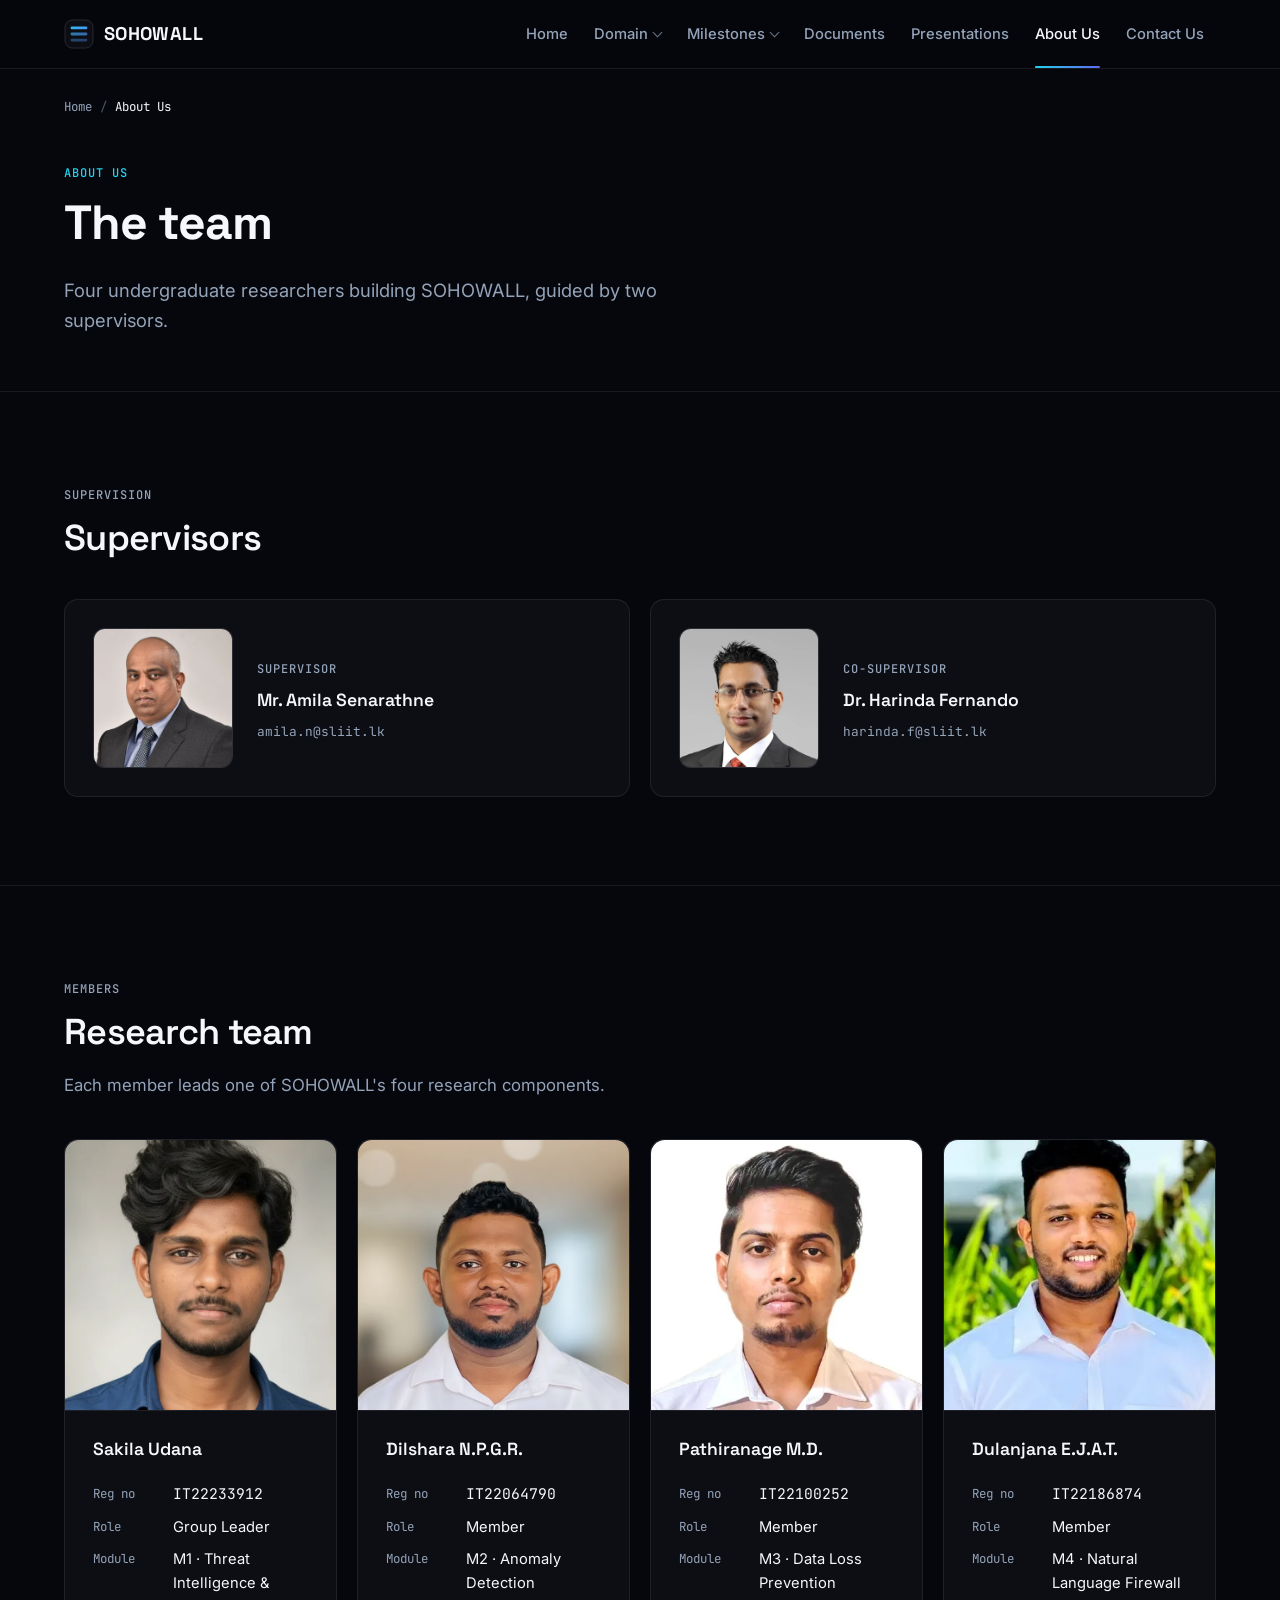
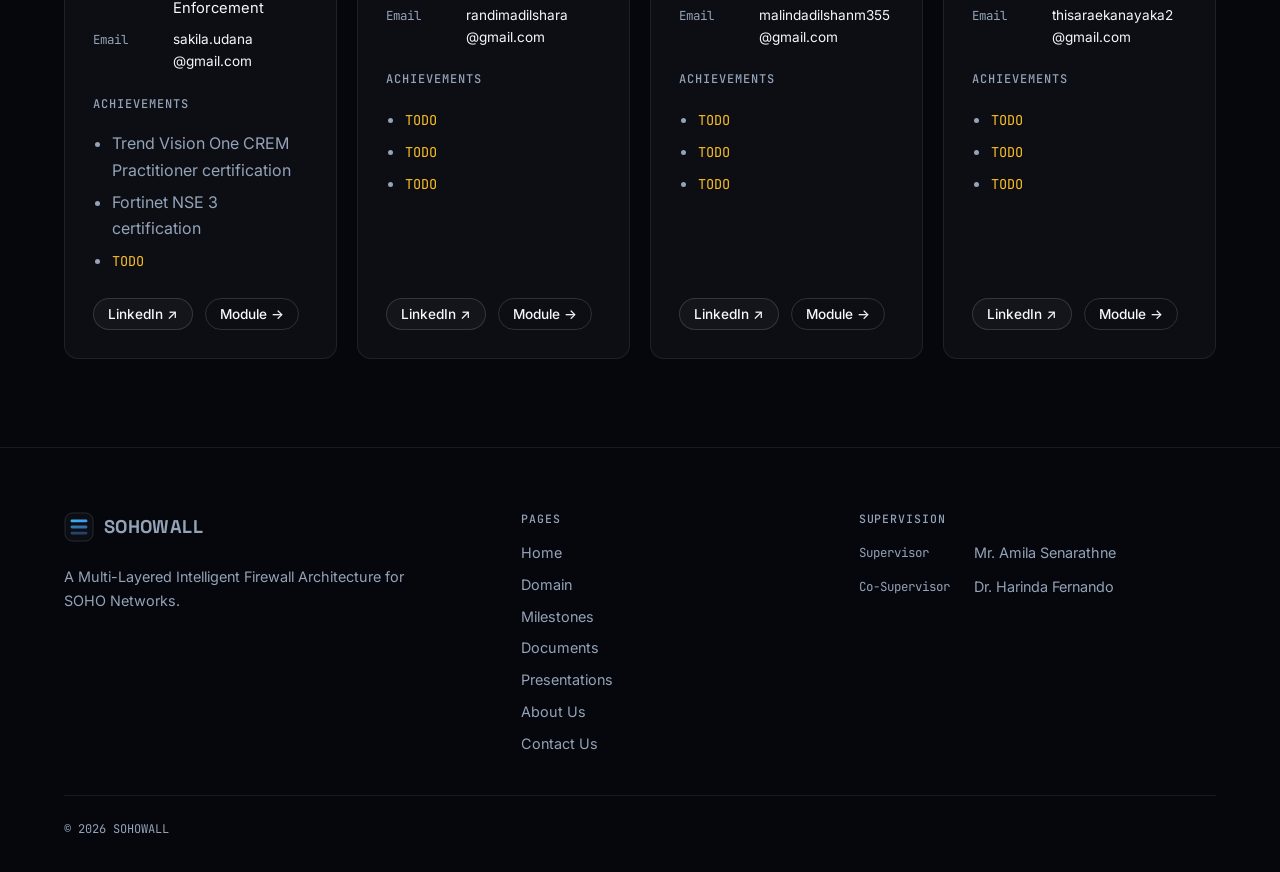
==== about.html @ 6a12a7f2 "Initial commit: SOHOWALL project website" ====
<!doctype html>
<html lang="en">
<head>
  <meta charset="utf-8">
  <meta name="viewport" content="width=device-width, initial-scale=1">
  <title>About Us · SOHOWALL</title>
  <meta name="description" content="The SOHOWALL research team and supervisors.">
  <meta name="theme-color" content="#05070D">
  <link rel="icon" href="assets/img/logo.svg" type="image/svg+xml">
  <link rel="preconnect" href="https://fonts.googleapis.com">
  <link rel="preconnect" href="https://fonts.gstatic.com" crossorigin>
  <link rel="stylesheet" href="https://fonts.googleapis.com/css2?family=Inter:wght@400;500;600&family=JetBrains+Mono:wght@400;500&family=Space+Grotesk:wght@500;600;700&display=swap">
  <link rel="stylesheet" href="assets/css/style.css">
</head>
<body>
  <a class="skip-link" href="#main">Skip to content</a>

  <header class="site-header">
    <div class="container site-header__inner">
      <a class="brand" href="index.html" aria-label="SOHOWALL home">
        <img src="assets/img/logo.svg" alt="" width="30" height="30">
        <span class="brand__name">SOHOWALL</span>
      </a>

      <nav class="nav" aria-label="Main">
        <ul class="nav__list">
          <li class="nav__item"><a class="nav__link" href="index.html">Home</a></li>
          <li class="nav__item nav__item--has-menu"><a class="nav__link" href="domain.html">Domain<span class="nav__caret" aria-hidden="true"></span></a><div class="nav__menu"><ul class="nav__menu-panel"><li><a class="nav__sublink" href="domain.html#literature-survey">Literature Survey</a></li><li><a class="nav__sublink" href="domain.html#research-gap">Research Gap</a></li><li><a class="nav__sublink" href="domain.html#research-problem">Research Problem</a></li><li><a class="nav__sublink" href="domain.html#objectives">Research Objectives</a></li><li><a class="nav__sublink" href="domain.html#methodology">Methodology</a></li><li><a class="nav__sublink" href="domain.html#technologies">Technologies Used</a></li><li><span class="nav__group">Modules</span></li><li><a class="nav__sublink" href="modules/m1.html">M1 · Threat Intelligence &amp; Enforcement</a></li><li><a class="nav__sublink" href="modules/m2.html">M2 · Anomaly Detection</a></li><li><a class="nav__sublink" href="modules/m3.html">M3 · Data Loss Prevention</a></li><li><a class="nav__sublink" href="modules/m4.html">M4 · Natural Language Firewall</a></li></ul></div></li>
          <li class="nav__item nav__item--has-menu"><a class="nav__link" href="milestones.html">Milestones<span class="nav__caret" aria-hidden="true"></span></a><div class="nav__menu"><ul class="nav__menu-panel"><li><a class="nav__sublink" href="milestones.html#proposal">Project Proposal</a></li><li><a class="nav__sublink" href="milestones.html#progress-1">Progress Presentation 1</a></li><li><a class="nav__sublink" href="milestones.html#progress-2">Progress Presentation 2</a></li><li><a class="nav__sublink" href="milestones.html#final-assessment">Final Assessment</a></li><li><a class="nav__sublink" href="milestones.html#summary">Summary table</a></li></ul></div></li>
          <li class="nav__item"><a class="nav__link" href="documents.html">Documents</a></li>
          <li class="nav__item"><a class="nav__link" href="presentations.html">Presentations</a></li>
          <li class="nav__item"><a class="nav__link is-active" href="about.html" aria-current="page">About Us</a></li>
          <li class="nav__item"><a class="nav__link" href="contact.html">Contact Us</a></li>
        </ul>
      </nav>

      <details class="mnav">
        <summary><span class="mnav__icon" aria-hidden="true"></span>Menu</summary>
        <nav class="mnav__panel" aria-label="Main (mobile)">
          <ul class="mnav__list">
          <li><a class="mnav__link" href="index.html">Home</a></li>
          <li><a class="mnav__link" href="domain.html">Domain</a><ul class="mnav__sub"><li><a href="domain.html#literature-survey">Literature Survey</a></li><li><a href="domain.html#research-gap">Research Gap</a></li><li><a href="domain.html#research-problem">Research Problem</a></li><li><a href="domain.html#objectives">Research Objectives</a></li><li><a href="domain.html#methodology">Methodology</a></li><li><a href="domain.html#technologies">Technologies Used</a></li><li><a href="modules/m1.html">M1 · Threat Intelligence &amp; Enforcement</a></li><li><a href="modules/m2.html">M2 · Anomaly Detection</a></li><li><a href="modules/m3.html">M3 · Data Loss Prevention</a></li><li><a href="modules/m4.html">M4 · Natural Language Firewall</a></li></ul></li>
          <li><a class="mnav__link" href="milestones.html">Milestones</a><ul class="mnav__sub"><li><a href="milestones.html#proposal">Project Proposal</a></li><li><a href="milestones.html#progress-1">Progress Presentation 1</a></li><li><a href="milestones.html#progress-2">Progress Presentation 2</a></li><li><a href="milestones.html#final-assessment">Final Assessment</a></li><li><a href="milestones.html#summary">Summary table</a></li></ul></li>
          <li><a class="mnav__link" href="documents.html">Documents</a></li>
          <li><a class="mnav__link" href="presentations.html">Presentations</a></li>
          <li><a class="mnav__link is-active" href="about.html" aria-current="page">About Us</a></li>
          <li><a class="mnav__link" href="contact.html">Contact Us</a></li>
          </ul>
        </nav>
      </details>
    </div>
  </header>

  <main id="main">
    <nav class="breadcrumb container" aria-label="Breadcrumb">
      <ol>
        <li><a href="index.html">Home</a></li><li><span aria-current="page">About Us</span></li>
      </ol>
    </nav>
    <section class="page-hero">
      <div class="container">
        <span class="label label--accent">About us</span>
        <h1>The team</h1>
        <p class="lead">Four undergraduate researchers building SOHOWALL, guided by two supervisors.</p>
      </div>
    </section>

    <section class="section">
      <div class="container">
        <div class="section__head">
          <span class="label">Supervision</span>
          <h2>Supervisors</h2>
        </div>
        <div class="grid grid--2">
          <div class="card person person--row">
            <div class="photo-sq"><img src="assets/img/team/amila-senarathne.webp" alt="Mr. Amila Senarathne" width="640" height="640" loading="lazy"></div>
            <div>
              <span class="label" style="margin-bottom:6px">Supervisor</span>
              <p class="person__name">Mr. Amila Senarathne</p>
              <a class="sup-email" href="mailto:amila.n@sliit.lk">amila.n@sliit.lk</a>
            </div>
          </div>
          <div class="card person person--row">
            <div class="photo-sq"><img src="assets/img/team/harinda-fernando.webp" alt="Dr. Harinda Fernando" width="640" height="640" loading="lazy"></div>
            <div>
              <span class="label" style="margin-bottom:6px">Co-Supervisor</span>
              <p class="person__name">Dr. Harinda Fernando</p>
              <a class="sup-email" href="mailto:harinda.f@sliit.lk">harinda.f@sliit.lk</a>
            </div>
          </div>
        </div>
      </div>
    </section>

    <section class="section">
      <div class="container">
        <div class="section__head">
          <span class="label">Members</span>
          <h2>Research team</h2>
          <p>Each member leads one of SOHOWALL's four research components.</p>
        </div>
        <div class="grid grid--4">
          <article class="card person member">
            <div class="card-media"><img src="assets/img/team/sakila-udana.webp" alt="Sakila Udana" width="640" height="640" loading="lazy"></div>
            <p class="person__name">Sakila Udana</p>
            <dl class="meta meta--compact" style="margin:14px 0 18px">
              <dt>Reg no</dt><dd class="mono">IT22233912</dd>
              <dt>Role</dt><dd>Group Leader</dd>
              <dt>Module</dt><dd>M1 · Threat Intelligence &amp; Enforcement</dd>
              <dt>Email</dt><dd class="email"><a href="mailto:sakila.udana@gmail.com">sakila.udana<wbr>@gmail.com</a></dd>
            </dl>
            <span class="label">Achievements</span>
            <ul class="muted achievements">
              <li>Trend Vision One CREM Practitioner certification</li><li>Fortinet NSE 3 certification</li><li><span class="todo">TODO</span></li>
            </ul>
            <div class="link-row" style="margin-top:auto;padding-top:20px">
              <a class="btn btn--sm" href="https://www.linkedin.com/in/sakila-udana-68526235b" target="_blank" rel="noopener">LinkedIn ↗</a>
              <a class="btn btn--sm btn--ghost" href="modules/m1.html">Module →</a>
            </div>
          </article>
          <article class="card person member">
            <div class="card-media"><img src="assets/img/team/dilshara-n-p-g-r.webp" alt="Dilshara N.P.G.R." width="640" height="640" loading="lazy"></div>
            <p class="person__name">Dilshara N.P.G.R.</p>
            <dl class="meta meta--compact" style="margin:14px 0 18px">
              <dt>Reg no</dt><dd class="mono">IT22064790</dd>
              <dt>Role</dt><dd>Member</dd>
              <dt>Module</dt><dd>M2 · Anomaly Detection</dd>
              <dt>Email</dt><dd class="email"><a href="mailto:randimadilshara@gmail.com">randimadilshara<wbr>@gmail.com</a></dd>
            </dl>
            <span class="label">Achievements</span>
            <ul class="muted achievements">
              <li><span class="todo">TODO</span></li><li><span class="todo">TODO</span></li><li><span class="todo">TODO</span></li>
            </ul>
            <div class="link-row" style="margin-top:auto;padding-top:20px">
              <a class="btn btn--sm" href="https://lk.linkedin.com/in/randima-dilshara-2aa12b263" target="_blank" rel="noopener">LinkedIn ↗</a>
              <a class="btn btn--sm btn--ghost" href="modules/m2.html">Module →</a>
            </div>
          </article>
          <article class="card person member">
            <div class="card-media"><img src="assets/img/team/pathiranage-m-d.webp" alt="Pathiranage M.D." width="640" height="640" loading="lazy"></div>
            <p class="person__name">Pathiranage M.D.</p>
            <dl class="meta meta--compact" style="margin:14px 0 18px">
              <dt>Reg no</dt><dd class="mono">IT22100252</dd>
              <dt>Role</dt><dd>Member</dd>
              <dt>Module</dt><dd>M3 · Data Loss Prevention</dd>
              <dt>Email</dt><dd class="email"><a href="mailto:malindadilshanm355@gmail.com">malindadilshanm355<wbr>@gmail.com</a></dd>
            </dl>
            <span class="label">Achievements</span>
            <ul class="muted achievements">
              <li><span class="todo">TODO</span></li><li><span class="todo">TODO</span></li><li><span class="todo">TODO</span></li>
            </ul>
            <div class="link-row" style="margin-top:auto;padding-top:20px">
              <a class="btn btn--sm" href="https://www.linkedin.com/in/malinda-pathiranage-a3a7b2350/" target="_blank" rel="noopener">LinkedIn ↗</a>
              <a class="btn btn--sm btn--ghost" href="modules/m3.html">Module →</a>
            </div>
          </article>
          <article class="card person member">
            <div class="card-media"><img src="assets/img/team/dulanjana-e-j-a-t.webp" alt="Dulanjana E.J.A.T." width="640" height="640" loading="lazy"></div>
            <p class="person__name">Dulanjana E.J.A.T.</p>
            <dl class="meta meta--compact" style="margin:14px 0 18px">
              <dt>Reg no</dt><dd class="mono">IT22186874</dd>
              <dt>Role</dt><dd>Member</dd>
              <dt>Module</dt><dd>M4 · Natural Language Firewall</dd>
              <dt>Email</dt><dd class="email"><a href="mailto:thisaraekanayaka2@gmail.com">thisaraekanayaka2<wbr>@gmail.com</a></dd>
            </dl>
            <span class="label">Achievements</span>
            <ul class="muted achievements">
              <li><span class="todo">TODO</span></li><li><span class="todo">TODO</span></li><li><span class="todo">TODO</span></li>
            </ul>
            <div class="link-row" style="margin-top:auto;padding-top:20px">
              <a class="btn btn--sm" href="https://www.linkedin.com/in/tekanayaka" target="_blank" rel="noopener">LinkedIn ↗</a>
              <a class="btn btn--sm btn--ghost" href="modules/m4.html">Module →</a>
            </div>
          </article>
        </div>
      </div>
    </section>
  </main>

  <footer class="site-footer">
    <div class="container">
      <div class="site-footer__grid">
        <div>
          <a class="brand" href="index.html" aria-label="SOHOWALL home">
            <img src="assets/img/logo.svg" alt="" width="30" height="30">
            <span class="brand__name">SOHOWALL</span>
          </a>
          <p style="margin-top:16px">A Multi-Layered Intelligent Firewall Architecture for SOHO Networks.</p>
        </div>
        <div>
          <h2>Pages</h2>
          <ul>
            <li><a href="index.html">Home</a></li>
            <li><a href="domain.html">Domain</a></li>
            <li><a href="milestones.html">Milestones</a></li>
            <li><a href="documents.html">Documents</a></li>
            <li><a href="presentations.html">Presentations</a></li>
            <li><a href="about.html">About Us</a></li>
            <li><a href="contact.html">Contact Us</a></li>
          </ul>
        </div>
        <div>
          <h2>Supervision</h2>
          <dl class="meta">
            <dt>Supervisor</dt><dd>Mr. Amila Senarathne</dd>
            <dt>Co-Supervisor</dt><dd>Dr. Harinda Fernando</dd>
          </dl>
        </div>
      </div>
      <div class="site-footer__bottom">
        <span>&copy; 2026 SOHOWALL</span>
      </div>
    </div>
  </footer>
</body>
</html>
---- assets/css/style.css ----
/* ==========================================================================
   SOHOWALL
   Single stylesheet for the whole site. Dark only. No JavaScript.
   ========================================================================== */

/* ---------- Tokens ---------- */
:root {
  --bg: #05070D;
  --bg-raised: #0C0E14;            /* opaque equivalent of a card on --bg */
  --card: rgba(255, 255, 255, 0.03);
  --card-hover: rgba(255, 255, 255, 0.05);
  --border: rgba(255, 255, 255, 0.08);
  --border-strong: rgba(255, 255, 255, 0.14);
  --text: #F5F7FA;
  --muted: #94A3B8;
  --cyan: #22D3EE;
  --indigo: #6366F1;
  --accent: linear-gradient(135deg, var(--cyan), var(--indigo));

  --font-head: "Space Grotesk", system-ui, sans-serif;
  --font-body: "Inter", system-ui, -apple-system, "Segoe UI", sans-serif;
  --font-mono: "JetBrains Mono", ui-monospace, "Cascadia Code", Consolas, monospace;

  --max: 1200px;
  --gutter: 24px;
  --radius: 14px;
  --radius-sm: 8px;
  --header-h: 68px;

  color-scheme: dark;
}

/* ---------- Base ---------- */
*,
*::before,
*::after { box-sizing: border-box; }

html { scroll-behavior: smooth; scroll-padding-top: calc(var(--header-h) + 16px); }

body {
  margin: 0;
  background: var(--bg);
  color: var(--text);
  font-family: var(--font-body);
  font-size: 16px;
  line-height: 1.65;
  -webkit-font-smoothing: antialiased;
  text-rendering: optimizeLegibility;
}

h1, h2, h3, h4 {
  font-family: var(--font-head);
  font-weight: 600;
  line-height: 1.15;
  letter-spacing: -0.02em;
  margin: 0 0 0.5em;
}
h1 { font-size: clamp(2.25rem, 5vw, 3.75rem); font-weight: 700; }
h2 { font-size: clamp(1.6rem, 3vw, 2.25rem); }
h3 { font-size: 1.2rem; }
h4 { font-size: 1rem; }

p { margin: 0 0 1em; }
p:last-child { margin-bottom: 0; }

a { color: var(--text); text-decoration-color: rgba(34, 211, 238, 0.5); text-underline-offset: 3px; }
a:hover { color: var(--cyan); }

img, svg { max-width: 100%; height: auto; display: block; }

ul, ol { margin: 0 0 1em; padding-left: 1.2em; }
li + li { margin-top: 0.35em; }

code, pre, kbd { font-family: var(--font-mono); font-size: 0.875em; }

:focus-visible { outline: 2px solid var(--cyan); outline-offset: 3px; border-radius: 4px; }

::selection { background: rgba(99, 102, 241, 0.4); }

.sr-only {
  position: absolute; width: 1px; height: 1px; padding: 0; margin: -1px;
  overflow: hidden; clip: rect(0 0 0 0); white-space: nowrap; border: 0;
}

.skip-link {
  position: absolute; left: 16px; top: -100px; z-index: 100;
  padding: 10px 16px; background: var(--bg-raised); border: 1px solid var(--border-strong);
  border-radius: var(--radius-sm); text-decoration: none;
}
.skip-link:focus { top: 12px; }

/* ---------- Layout ---------- */
.container {
  width: 100%;
  max-width: var(--max);
  margin: 0 auto;
  padding: 0 var(--gutter);
}

.section { padding: 88px 0; }
.section--tight { padding: 56px 0; }
.section + .section { border-top: 1px solid var(--border); }

.section__head { max-width: 720px; margin-bottom: 40px; }
.section__head p { color: var(--muted); font-size: 1.05rem; }

.stack > * + * { margin-top: 16px; }

/* Grid */
.grid { display: grid; gap: 20px; }
.grid > * { min-width: 0; }
.grid--2 { grid-template-columns: repeat(2, minmax(0, 1fr)); }
.grid--3 { grid-template-columns: repeat(3, minmax(0, 1fr)); }
.grid--4 { grid-template-columns: repeat(4, minmax(0, 1fr)); }
.grid--auto { grid-template-columns: repeat(auto-fit, minmax(260px, 1fr)); }
.span-2 { grid-column: span 2; }

/* ---------- Typography helpers ---------- */
.label {
  display: inline-block;
  font-family: var(--font-mono);
  font-size: 0.75rem;
  font-weight: 500;
  letter-spacing: 0.08em;
  text-transform: uppercase;
  color: var(--muted);
  margin-bottom: 12px;
}
.label--accent { color: var(--cyan); }

.lead { font-size: 1.15rem; color: var(--muted); max-width: 680px; }
.muted { color: var(--muted); }
.mono { font-family: var(--font-mono); }

.text-gradient {
  background: var(--accent);
  -webkit-background-clip: text;
  background-clip: text;
  color: transparent;
}

.todo {
  font-family: var(--font-mono);
  font-size: 0.85em;
  color: #FBBF24;
}

/* ---------- Card ---------- */
.card {
  position: relative;
  background: var(--card);
  border: 1px solid var(--border);
  border-radius: var(--radius);
  padding: 28px;
  transition: border-color 0.2s ease, background-color 0.2s ease;
}
.card > :last-child { margin-bottom: 0; }
.card h3 { margin-bottom: 0.4em; }
.card p { color: var(--muted); }

.card--link { display: block; text-decoration: none; color: inherit; }
.card--link:hover { border-color: var(--border-strong); background: var(--card-hover); color: inherit; }
.card--link .card__more { color: var(--text); }
.card--link:hover .card__more { color: var(--cyan); }

.card__more {
  display: inline-block;
  margin-top: 16px;
  font-family: var(--font-mono);
  font-size: 0.8rem;
}

.card__top {
  display: flex;
  align-items: center;
  justify-content: space-between;
  gap: 12px;
  margin-bottom: 16px;
}

/* Feature card: 1px gradient border, for project-level content only (never a single module) */
.card--feature {
  background:
    linear-gradient(var(--bg-raised), var(--bg-raised)) padding-box,
    var(--accent) border-box;
  border: 1px solid transparent;
}
.card--feature::before {
  content: "";
  position: absolute;
  inset: 0;
  border-radius: inherit;
  background: radial-gradient(600px 240px at 0% 0%, rgba(34, 211, 238, 0.08), transparent 70%);
  pointer-events: none;
}
.card--feature.card--link:hover {
  background:
    linear-gradient(#10131B, #10131B) padding-box,
    var(--accent) border-box;
}

.card--flat { background: transparent; }

/* ---------- Buttons ---------- */
.btn {
  display: inline-flex;
  align-items: center;
  gap: 8px;
  padding: 11px 20px;
  border-radius: 999px;
  border: 1px solid var(--border-strong);
  background: var(--card);
  color: var(--text);
  font-family: var(--font-body);
  font-size: 0.95rem;
  font-weight: 500;
  line-height: 1.2;
  text-decoration: none;
  white-space: nowrap;
  transition: background-color 0.2s ease, border-color 0.2s ease, color 0.2s ease;
}
.btn:hover { background: var(--card-hover); border-color: rgba(255, 255, 255, 0.24); color: var(--text); }

.btn--primary {
  background: var(--accent);
  border-color: transparent;
  color: #05070D;
  font-weight: 600;
}
.btn--primary:hover { background: var(--accent); color: #05070D; filter: brightness(1.1); border-color: transparent; }

.btn--ghost { background: transparent; }

.btn--sm { padding: 7px 14px; font-size: 0.85rem; }

/* Missing links use href="#TODO" and read "Available soon" */
a[href="#TODO"] { cursor: default; }
.btn[href="#TODO"],
.btn[href="#TODO"]:hover {
  border-style: dashed;
  border-color: var(--border-strong);
  color: var(--muted);
  background: transparent;
}
.card--link[href="#TODO"]:hover { background: var(--card); border-color: var(--border); }
.card--link[href="#TODO"] .card__more,
.card--link[href="#TODO"]:hover .card__more { color: var(--muted); }

.link-row { display: flex; flex-wrap: wrap; align-items: center; gap: 12px; }
.link-row__note { font-family: var(--font-mono); font-size: 0.75rem; color: var(--muted); }

.btn-row { display: flex; flex-wrap: wrap; gap: 12px; margin-top: 32px; }

/* ---------- Badges ---------- */
.badge {
  display: inline-flex;
  align-items: center;
  gap: 6px;
  padding: 3px 10px;
  border-radius: 999px;
  border: 1px solid var(--border);
  background: var(--card);
  color: var(--muted);
  font-family: var(--font-mono);
  font-size: 0.72rem;
  font-weight: 500;
  letter-spacing: 0.04em;
  line-height: 1.6;
  white-space: nowrap;
}
.badge--todo { color: #FBBF24; border-color: rgba(251, 191, 36, 0.3); background: rgba(251, 191, 36, 0.06); }

.badge-list { display: flex; flex-wrap: wrap; gap: 8px; list-style: none; padding: 0; margin: 0; }
.badge-list li + li { margin-top: 0; }

/* ---------- Header ---------- */
.site-header {
  position: sticky;
  top: 0;
  z-index: 50;
  background: rgba(5, 7, 13, 0.82);
  -webkit-backdrop-filter: saturate(140%) blur(14px);
  backdrop-filter: saturate(140%) blur(14px);
  border-bottom: 1px solid var(--border);
}
.site-header__inner {
  display: flex;
  align-items: center;
  justify-content: space-between;
  gap: 24px;
  height: var(--header-h);
}

.brand {
  display: inline-flex;
  align-items: center;
  gap: 10px;
  text-decoration: none;
  color: var(--text);
  flex-shrink: 0;
}
.brand:hover { color: var(--text); }
.brand img { width: 30px; height: 30px; }
.brand__name {
  font-family: var(--font-head);
  font-weight: 700;
  font-size: 1.15rem;
  letter-spacing: 0.02em;
}

/* Desktop navigation */
.nav__list {
  display: flex;
  align-items: center;
  gap: 2px;
  list-style: none;
  margin: 0;
  padding: 0;
}
.nav__list > li + li { margin-top: 0; }
.nav__item { position: relative; }

.nav__link {
  position: relative;
  display: inline-flex;
  align-items: center;
  gap: 6px;
  padding: 8px 12px;
  border-radius: var(--radius-sm);
  color: var(--muted);
  font-size: 0.92rem;
  font-weight: 500;
  text-decoration: none;
  transition: color 0.2s ease, background-color 0.2s ease;
}
.nav__link:hover { color: var(--text); background: var(--card-hover); }

.nav__link.is-active { color: var(--text); }
.nav__link.is-active::after {
  content: "";
  position: absolute;
  left: 12px;
  right: 12px;
  bottom: -14px;
  height: 2px;
  border-radius: 2px;
  background: var(--accent);
}

.nav__caret {
  width: 7px;
  height: 7px;
  border-right: 1.5px solid currentColor;
  border-bottom: 1.5px solid currentColor;
  transform: translateY(-2px) rotate(45deg);
  opacity: 0.7;
  transition: transform 0.2s ease;
}

/* CSS-only drop-down: opens on hover and on keyboard focus inside */
.nav__menu {
  position: absolute;
  top: 100%;
  left: -8px;
  min-width: 240px;
  padding-top: 14px;            /* hover bridge between tab and panel */
  list-style: none;
  margin: 0;
  opacity: 0;
  visibility: hidden;
  transform: translateY(4px);
  transition: opacity 0.18s ease, transform 0.18s ease, visibility 0.18s;
}
.nav__menu-panel {
  padding: 8px;
  background: var(--bg-raised);
  border: 1px solid var(--border-strong);
  border-radius: 12px;
  box-shadow: 0 24px 48px rgba(0, 0, 0, 0.5);
  list-style: none;
  margin: 0;
}
.nav__menu-panel li + li { margin-top: 0; }

.nav__item--has-menu:hover > .nav__menu,
.nav__item--has-menu:focus-within > .nav__menu {
  opacity: 1;
  visibility: visible;
  transform: translateY(0);
}
.nav__item--has-menu:hover .nav__caret,
.nav__item--has-menu:focus-within .nav__caret { transform: translateY(1px) rotate(225deg); }

.nav__sublink {
  display: flex;
  align-items: center;
  justify-content: space-between;
  gap: 12px;
  padding: 8px 12px;
  border-radius: 6px;
  color: var(--muted);
  font-size: 0.9rem;
  text-decoration: none;
}
.nav__sublink:hover { background: var(--card-hover); color: var(--text); }
.nav__sublink.is-active { color: var(--text); }

.nav__group {
  display: block;
  margin: 8px 0 0;
  padding: 10px 12px 4px;
  border-top: 1px solid var(--border);
  font-family: var(--font-mono);
  font-size: 0.68rem;
  letter-spacing: 0.08em;
  text-transform: uppercase;
  color: var(--muted);
}

/* Mobile navigation (<details>) */
.mnav { display: none; }
.mnav > summary {
  list-style: none;
  display: inline-flex;
  align-items: center;
  gap: 10px;
  padding: 8px 14px;
  border: 1px solid var(--border-strong);
  border-radius: 999px;
  font-family: var(--font-mono);
  font-size: 0.8rem;
  cursor: pointer;
  user-select: none;
}
.mnav > summary::-webkit-details-marker { display: none; }
.mnav__icon,
.mnav__icon::before,
.mnav__icon::after {
  display: block;
  width: 14px;
  height: 1.5px;
  background: currentColor;
  border-radius: 2px;
  transition: transform 0.2s ease, opacity 0.2s ease;
}
.mnav__icon { position: relative; }
.mnav__icon::before,
.mnav__icon::after { content: ""; position: absolute; left: 0; }
.mnav__icon::before { top: -5px; }
.mnav__icon::after { top: 5px; }
.mnav[open] .mnav__icon { background: transparent; }
.mnav[open] .mnav__icon::before { transform: translateY(5px) rotate(45deg); }
.mnav[open] .mnav__icon::after { transform: translateY(-5px) rotate(-45deg); }

.mnav__panel {
  position: absolute;
  left: 0;
  right: 0;
  top: 100%;
  max-height: calc(100vh - var(--header-h));
  overflow-y: auto;
  padding: 12px 16px 24px;
  background: var(--bg);
  border-bottom: 1px solid var(--border);
}
.mnav__list { list-style: none; margin: 0; padding: 0; }
.mnav__list li + li { margin-top: 0; }
.mnav__link {
  display: block;
  padding: 12px 4px;
  border-bottom: 1px solid var(--border);
  color: var(--muted);
  font-weight: 500;
  text-decoration: none;
}
.mnav__link.is-active { color: var(--text); box-shadow: inset 2px 0 0 var(--cyan); padding-left: 12px; }
.mnav__sub { list-style: none; margin: 0; padding: 4px 0 8px 16px; border-bottom: 1px solid var(--border); }
.mnav__sub li + li { margin-top: 0; }
.mnav__sub a {
  display: block;
  padding: 6px 4px;
  color: var(--muted);
  font-size: 0.9rem;
  text-decoration: none;
}
.mnav__sub a:hover,
.mnav__link:hover { color: var(--text); }

/* ---------- Breadcrumb ---------- */
.breadcrumb { padding-top: 28px; }
.breadcrumb ol {
  display: flex;
  flex-wrap: wrap;
  align-items: center;
  gap: 8px;
  list-style: none;
  margin: 0;
  padding: 0;
  font-family: var(--font-mono);
  font-size: 0.78rem;
  color: var(--muted);
}
.breadcrumb li + li { margin-top: 0; }
.breadcrumb li + li::before { content: "/"; margin-right: 8px; opacity: 0.5; }
.breadcrumb a { color: var(--muted); text-decoration: none; }
.breadcrumb a:hover { color: var(--text); }
.breadcrumb [aria-current="page"] { color: var(--text); }

/* ---------- Hero ---------- */
.hero {
  position: relative;
  padding: 120px 0 104px;
  overflow: hidden;
}
.hero::before {
  content: "";
  position: absolute;
  inset: -20% -10% auto auto;
  width: 720px;
  height: 720px;
  background: radial-gradient(closest-side, rgba(99, 102, 241, 0.14), transparent);
  pointer-events: none;
}
.hero__inner { position: relative; }
.hero h1 { margin-bottom: 0.25em; }
.hero__subtitle {
  font-family: var(--font-head);
  font-size: clamp(1.2rem, 2.4vw, 1.6rem);
  font-weight: 500;
  color: var(--text);
  max-width: 760px;
  margin-bottom: 20px;
}

.page-hero { padding: 40px 0 56px; border-bottom: 1px solid var(--border); }
.page-hero h1 { font-size: clamp(2rem, 4vw, 3rem); }
.page-hero .lead { margin-bottom: 0; }

/* ---------- Flow (M1 → M4) ---------- */
.flow {
  display: grid;
  grid-template-columns: 1fr auto 1fr auto 1fr;
  align-items: center;
  gap: 16px;
}
.flow__node { text-align: left; }
.flow__edge {
  font-family: var(--font-mono);
  font-size: 0.72rem;
  color: var(--muted);
  text-align: center;
}
.flow__edge::after {
  content: "";
  display: block;
  width: 64px;
  height: 1px;
  margin: 8px auto 0;
  background: var(--accent);
}

/* ---------- Definition list ---------- */
.meta {
  display: grid;
  grid-template-columns: max-content 1fr;
  gap: 10px 24px;
  margin: 0;
}
.meta dt { font-family: var(--font-mono); font-size: 0.78rem; color: var(--muted); padding-top: 2px; }
.meta dd { margin: 0; }

/* ---------- Timeline (Milestones) ---------- */
.timeline { list-style: none; margin: 0; padding: 0; position: relative; }
.timeline::before {
  content: "";
  position: absolute;
  left: 7px;
  top: 8px;
  bottom: 8px;
  width: 1px;
  background: var(--border-strong);
}
.timeline > li { position: relative; padding-left: 44px; }
.timeline > li + li { margin-top: 20px; }
.timeline > li::before {
  content: "";
  position: absolute;
  left: 0;
  top: 34px;
  width: 15px;
  height: 15px;
  border-radius: 50%;
  background: var(--bg);
  border: 1.5px solid var(--border-strong);
}
.timeline__head {
  display: flex;
  flex-wrap: wrap;
  align-items: baseline;
  justify-content: space-between;
  gap: 8px 16px;
  margin-bottom: 8px;
}
.timeline__head h3 { margin: 0; }

/* ---------- Table-like list (Documents) ---------- */
.doclist { list-style: none; margin: 0; padding: 0; }
.doclist li {
  display: flex;
  align-items: center;
  justify-content: space-between;
  gap: 16px;
  padding: 16px 0;
  border-top: 1px solid var(--border);
}
.doclist li + li { margin-top: 0; }
.doclist li:first-child { border-top: 0; padding-top: 0; }
.doclist li:last-child { padding-bottom: 0; }
.doclist__title { font-weight: 500; }
.doclist__meta { display: block; font-family: var(--font-mono); font-size: 0.75rem; color: var(--muted); }

/* ---------- Slide placeholder (Presentations) ---------- */
.thumb {
  aspect-ratio: 16 / 9;
  margin: -28px -28px 24px;
  border-bottom: 1px solid var(--border);
  border-radius: var(--radius) var(--radius) 0 0;
  background:
    linear-gradient(180deg, transparent, rgba(5, 7, 13, 0.6)),
    repeating-linear-gradient(90deg, rgba(255, 255, 255, 0.025) 0 1px, transparent 1px 48px),
    repeating-linear-gradient(0deg, rgba(255, 255, 255, 0.025) 0 1px, transparent 1px 48px),
    var(--bg-raised);
  display: flex;
  align-items: flex-end;
  padding: 16px 20px;
  overflow: hidden;
}
.thumb img { width: 100%; height: 100%; object-fit: cover; }

/* ---------- Documents ---------- */
.stack-lg > * + * { margin-top: 72px; }
.doc-group h2 { font-size: 1.5rem; margin-bottom: 20px; }
.doc { display: flex; flex-direction: column; }
.doc h3 { font-size: 1.05rem; }
.doc__meta { font-family: var(--font-mono); font-size: 0.75rem; color: var(--muted); }
.doc .card__more { margin-top: auto; padding-top: 20px; }

.badge--pending { color: var(--muted); }
.badge--pending::before {
  content: "";
  width: 6px;
  height: 6px;
  border-radius: 50%;
  background: currentColor;
  opacity: 0.7;
}
.badge--done::before {
  content: "";
  width: 6px;
  height: 6px;
  border-radius: 50%;
  background: currentColor;
}

/* ---------- Presentations ---------- */
.thumb--slide {
  position: relative;
  flex-direction: column;
  align-items: flex-start;
  justify-content: center;
  gap: 6px;
  padding: 28px 32px;
  background:
    radial-gradient(420px 200px at 100% 0%, rgba(99, 102, 241, 0.16), transparent 70%),
    repeating-linear-gradient(90deg, rgba(255, 255, 255, 0.025) 0 1px, transparent 1px 48px),
    repeating-linear-gradient(0deg, rgba(255, 255, 255, 0.025) 0 1px, transparent 1px 48px),
    var(--bg-raised);
}
.thumb--slide::after {
  content: "";
  position: absolute;
  left: 32px;
  bottom: 24px;
  width: 48px;
  height: 2px;
  border-radius: 2px;
  background: var(--accent);
}
.thumb__eyebrow {
  font-family: var(--font-mono);
  font-size: 0.66rem;
  letter-spacing: 0.08em;
  text-transform: uppercase;
  color: var(--muted);
}
.thumb__title {
  font-family: var(--font-head);
  font-size: clamp(1.4rem, 3vw, 2rem);
  font-weight: 700;
  letter-spacing: -0.02em;
  line-height: 1.1;
}
.thumb__sub { font-size: 0.9rem; color: var(--muted); }

.video {
  position: relative;
  aspect-ratio: 16 / 9;
  border: 1px solid var(--border);
  border-radius: var(--radius);
  overflow: hidden;
  background: var(--bg-raised);
}
.video iframe { position: absolute; inset: 0; width: 100%; height: 100%; border: 0; }
.video__placeholder {
  position: absolute;
  inset: 0;
  display: flex;
  flex-direction: column;
  align-items: center;
  justify-content: center;
  gap: 12px;
  text-align: center;
  background:
    radial-gradient(500px 260px at 50% 50%, rgba(34, 211, 238, 0.06), transparent 70%),
    repeating-linear-gradient(90deg, rgba(255, 255, 255, 0.02) 0 1px, transparent 1px 56px),
    repeating-linear-gradient(0deg, rgba(255, 255, 255, 0.02) 0 1px, transparent 1px 56px);
}
.video__play { width: 64px; height: 64px; color: var(--text); margin-bottom: 8px; }

/* ---------- People (About) ---------- */
.person { display: flex; flex-direction: column; gap: 4px; }
.avatar {
  width: 64px;
  height: 64px;
  margin-bottom: 16px;
  border-radius: 50%;
  border: 1px solid var(--border-strong);
  background: var(--bg-raised);
  display: grid;
  place-items: center;
  font-family: var(--font-head);
  font-weight: 600;
  font-size: 1.1rem;
  color: var(--text);
  overflow: hidden;
}
.avatar img { width: 100%; height: 100%; object-fit: cover; }
.person__name,
.card .person__name { font-family: var(--font-head); font-size: 1.1rem; font-weight: 600; margin: 0; color: var(--text); }
.person__id { font-family: var(--font-mono); font-size: 0.78rem; color: var(--muted); }

.avatar--lg { width: 88px; height: 88px; font-size: 1.4rem; }
.person--row { flex-direction: row; align-items: center; gap: 24px; }
.person--row .avatar { margin-bottom: 0; flex-shrink: 0; }
.meta--compact { grid-template-columns: 72px 1fr; gap: 8px 16px; font-size: 0.92rem; }
.achievements { margin: 0; }

/* ---------- About: square photos ---------- */
/* Member cards open with a full-width square photo */
.card-media {
  margin: -28px -28px 20px;
  aspect-ratio: 1 / 1;
  overflow: hidden;
  border-radius: var(--radius) var(--radius) 0 0;
  border-bottom: 1px solid var(--border);
  background: var(--bg-raised);
}
/* Supervisor cards: square photo beside the name */
.photo-sq {
  width: 140px;
  height: 140px;
  flex-shrink: 0;
  overflow: hidden;
  border-radius: 12px;
  border: 1px solid var(--border-strong);
  background: var(--bg-raised);
}
.card-media img,
.photo-sq img { width: 100%; height: 100%; object-fit: cover; display: block; }
.card-media.is-initials,
.photo-sq.is-initials {
  display: grid;
  place-items: center;
  font-family: var(--font-head);
  font-weight: 600;
  font-size: 2.5rem;
  color: var(--muted);
}
.photo-sq.is-initials { font-size: 1.6rem; }
.member .meta--compact { grid-template-columns: 64px 1fr; }
.member .email { font-size: 0.85rem; overflow-wrap: break-word; }
.member .email a,
.doclist__link { color: var(--text); text-decoration: none; }
.member .email a:hover,
.doclist__link:hover { color: var(--cyan); }
.doclist__link { font-family: var(--font-mono); font-size: 0.8rem; overflow-wrap: anywhere; }

/* ---------- Contact: e-mail template ---------- */
.mail__row {
  display: flex;
  flex-wrap: wrap;
  gap: 8px 16px;
  padding-bottom: 16px;
  border-bottom: 1px solid var(--border);
}
.mail__key { font-family: var(--font-mono); font-size: 0.78rem; color: var(--muted); padding-top: 2px; min-width: 64px; }
.mail__body {
  margin: 0 0 24px;
  padding: 20px 0 0;
  font-family: var(--font-body);
  font-size: 0.95rem;
  line-height: 1.7;
  color: var(--muted);
  white-space: pre-wrap;
}

/* ---------- Module pages ---------- */
.back-link {
  font-family: var(--font-mono);
  font-size: 0.85rem;
  color: var(--muted);
  text-decoration: none;
}
.back-link:hover { color: var(--text); }

/* Numbered feature list: same layout whatever the number of features */
.featlist { list-style: none; margin: 0; padding: 0; }
.featlist li {
  display: grid;
  grid-template-columns: 48px 1fr;
  gap: 16px;
  padding: 20px 0;
  border-top: 1px solid var(--border);
}
.featlist li + li { margin-top: 0; }
.featlist li:first-child { border-top: 0; padding-top: 0; }
.featlist li:last-child { padding-bottom: 0; }
.featlist__num { font-family: var(--font-mono); font-size: 0.78rem; color: var(--muted); padding-top: 3px; }
.featlist h3 { font-size: 1.05rem; margin-bottom: 4px; }

.module-owner {
  margin: 16px 0 0;
  font-family: var(--font-mono);
  font-size: 0.8rem;
  color: var(--muted);
}

/* Domain: references and numbered objectives */
.ref-list {
  display: flex;
  flex-wrap: wrap;
  gap: 8px 20px;
  list-style: none;
  margin: 0;
  padding: 0;
  font-size: 0.9rem;
  color: var(--muted);
}
.ref-list li + li { margin-top: 0; }
.obj-list { margin: 12px 0 0; }
.obj-list li::marker { font-family: var(--font-mono); font-size: 0.8em; }

/* About: supervisor email */
.sup-email {
  display: inline-block;
  margin-top: 6px;
  font-family: var(--font-mono);
  font-size: 0.8rem;
  color: var(--muted);
  text-decoration: none;
}
.sup-email:hover { color: var(--cyan); }

/* ---------- Module page pager ---------- */
.pager {
  display: flex;
  justify-content: space-between;
  gap: 16px;
}
.pager > * { flex: 1; }
.pager .card { padding: 20px 24px; }
.pager .card--next { text-align: right; }

/* ---------- Footer ---------- */
.site-footer {
  margin-top: 0;
  padding: 64px 0 32px;
  border-top: 1px solid var(--border);
  font-size: 0.9rem;
}
.site-footer__grid {
  display: grid;
  grid-template-columns: 1.4fr 1fr 1.2fr;
  gap: 40px;
  padding-bottom: 40px;
}
.site-footer p { color: var(--muted); max-width: 360px; }
.site-footer h2 {
  font-family: var(--font-mono);
  font-size: 0.72rem;
  font-weight: 500;
  letter-spacing: 0.08em;
  text-transform: uppercase;
  color: var(--muted);
  margin-bottom: 16px;
}
.site-footer ul { list-style: none; margin: 0; padding: 0; }
.site-footer li + li { margin-top: 8px; }
.site-footer a { color: var(--muted); text-decoration: none; }
.site-footer a:hover { color: var(--text); }
.site-footer .meta dd { color: var(--muted); }
.site-footer__bottom {
  display: flex;
  flex-wrap: wrap;
  justify-content: space-between;
  gap: 12px;
  padding-top: 24px;
  border-top: 1px solid var(--border);
  font-family: var(--font-mono);
  font-size: 0.75rem;
  color: var(--muted);
}

/* ---------- In-page sub-menu ---------- */
html:has(.subnav) { scroll-padding-top: calc(var(--header-h) + 76px); }

.subnav {
  position: sticky;
  top: var(--header-h);
  z-index: 40;
  background: rgba(5, 7, 13, 0.86);
  -webkit-backdrop-filter: blur(14px);
  backdrop-filter: blur(14px);
  border-bottom: 1px solid var(--border);
}
.subnav__list {
  display: flex;
  gap: 6px;
  list-style: none;
  margin: 0;
  padding: 12px 0;
  overflow-x: auto;
  scrollbar-width: none;
}
.subnav__list::-webkit-scrollbar { display: none; }
.subnav__list li + li { margin-top: 0; }
.subnav__list a {
  display: inline-flex;
  align-items: center;
  gap: 8px;
  padding: 6px 14px;
  border: 1px solid var(--border);
  border-radius: 999px;
  color: var(--muted);
  font-size: 0.85rem;
  text-decoration: none;
  white-space: nowrap;
  transition: color 0.2s ease, border-color 0.2s ease, background-color 0.2s ease;
}
.subnav__list a span { font-family: var(--font-mono); font-size: 0.7rem; opacity: 0.7; }
.subnav__list a:hover { color: var(--text); border-color: var(--border-strong); background: var(--card-hover); }

/* The section reached from a link gets a quiet marker */
section:target .section__head .label { color: var(--cyan); }

/* ---------- Table ---------- */
.table-wrap { padding: 0; overflow-x: auto; }
.table { width: 100%; border-collapse: collapse; font-size: 0.92rem; }
.table th,
.table td { padding: 14px 20px; text-align: left; vertical-align: top; border-top: 1px solid var(--border); }
.table thead th {
  border-top: 0;
  font-family: var(--font-mono);
  font-size: 0.72rem;
  font-weight: 500;
  letter-spacing: 0.06em;
  text-transform: uppercase;
  color: var(--muted);
  white-space: nowrap;
}
.table td { color: var(--muted); }

.table tbody th { font-weight: 500; color: var(--text); white-space: nowrap; }
.table tbody th a { text-decoration: none; }

/* ---------- Status badges ---------- */
.badge--done { color: var(--cyan); border-color: rgba(34, 211, 238, 0.3); background: rgba(34, 211, 238, 0.06); }
.badge--upcoming { color: var(--text); border-color: var(--border-strong); }

/* ---------- Picker: CSS-only drop-down on <details> ---------- */
.picker { position: relative; display: inline-block; }
.picker > summary {
  list-style: none;
  display: inline-flex;
  align-items: center;
  gap: 14px;
  padding: 12px 18px;
  border: 1px solid var(--border-strong);
  border-radius: 12px;
  background: var(--card);
  font-weight: 500;
  cursor: pointer;
  user-select: none;
  transition: background-color 0.2s ease, border-color 0.2s ease;
}
.picker > summary::-webkit-details-marker { display: none; }
.picker > summary:hover { background: var(--card-hover); border-color: rgba(255, 255, 255, 0.24); }
.picker[open] > summary .nav__caret { transform: translateY(1px) rotate(225deg); }
.picker__panel {
  position: absolute;
  top: calc(100% + 8px);
  left: 0;
  z-index: 30;
  min-width: 100%;
  width: max-content;
  max-width: calc(100vw - 2 * var(--gutter));
  padding: 8px;
  background: var(--bg-raised);
  border: 1px solid var(--border-strong);
  border-radius: 12px;
  box-shadow: 0 24px 48px rgba(0, 0, 0, 0.5);
}
.picker__panel ol { list-style: none; margin: 0; padding: 0; }
.picker__panel li + li { margin-top: 0; }
.picker__panel a {
  display: flex;
  align-items: center;
  gap: 14px;
  padding: 10px 12px;
  border-radius: 8px;
  color: var(--muted);
  text-decoration: none;
}
.picker__panel a .mono { font-size: 0.72rem; opacity: 0.7; }
.picker__panel a:hover { background: var(--card-hover); color: var(--text); }

/* ---------- Figure ---------- */
.figure { margin: 0; }
.figure img {
  width: 100%;
  height: auto;
  border: 1px solid var(--border);
  border-radius: var(--radius);
  background: var(--bg-raised);
}
.figure figcaption { margin-top: 12px; font-size: 0.85rem; color: var(--muted); }

/* ---------- Home: hero split ---------- */
.hero--split {
  display: grid;
  grid-template-columns: minmax(0, 1.25fr) minmax(0, 1fr);
  gap: 48px;
  align-items: center;
}
.hero__art { width: 100%; max-width: 460px; justify-self: end; }

/* ---------- Home: pillars ---------- */
.icon {
  width: 28px;
  height: 28px;
  fill: none;
  stroke: var(--muted);
  stroke-width: 1.5;
  stroke-linecap: round;
  stroke-linejoin: round;
}
.card--feature .icon { stroke: var(--cyan); }
.pillar { display: flex; flex-direction: column; }
.pillar .card__more { margin-top: auto; padding-top: 16px; }

/* ---------- Home: parallel detection layers ---------- */
.parallel {
  margin-top: 48px;
  padding-top: 32px;
  border-top: 1px dashed var(--border-strong);
}

/* ---------- Grouped tech stack ---------- */
.stack-list { grid-template-columns: 120px 1fr; gap: 14px 20px; margin-top: 16px; }
.stack-list dt { padding-top: 5px; }

/* ---------- Screenshot placeholder (module pages) ---------- */
.shot { margin: 40px 0 0; }
.shot img { width: 100%; height: auto; border: 1px solid var(--border); border-radius: var(--radius); }
.shot figcaption { margin-top: 12px; font-size: 0.85rem; color: var(--muted); }
.shot__placeholder {
  aspect-ratio: 16 / 9;
  display: flex;
  flex-direction: column;
  align-items: center;
  justify-content: center;
  gap: 10px;
  border: 1px dashed var(--border-strong);
  border-radius: var(--radius);
  background:
    repeating-linear-gradient(90deg, rgba(255, 255, 255, 0.02) 0 1px, transparent 1px 56px),
    repeating-linear-gradient(0deg, rgba(255, 255, 255, 0.02) 0 1px, transparent 1px 56px),
    var(--bg-raised);
}

/* ---------- Home: research components ---------- */
/* Subgrid: badge, title, summary and link line up across the four cards */
.component {
  display: grid;
  grid-row: span 4;
  grid-template-rows: subgrid;
  row-gap: 0;
}
.component .card__top { margin-bottom: 12px; }
.component h3 { font-size: 1.05rem; margin-bottom: 14px; }
.component .card__more { margin-top: 0; padding-top: 16px; align-self: end; }

/* ---------- Home: how it works ---------- */
.steps {
  position: relative;
  display: grid;
  grid-template-columns: repeat(5, minmax(0, 1fr));
  gap: 20px;
  list-style: none;
  margin: 0;
  padding: 0;
  overflow: hidden;
}
.steps::before,
.steps::after {
  content: "";
  position: absolute;
  top: 19px;
  height: 1px;
}
.steps::before { left: 0; right: 0; background: var(--border-strong); }
.steps::after {
  left: -160px;
  width: 160px;
  background: linear-gradient(90deg, transparent, var(--cyan), transparent);
  animation: steps-run 6s linear infinite;
}
.steps--4 { grid-template-columns: repeat(4, minmax(0, 1fr)); }
@keyframes steps-run { to { left: 100%; } }

.steps > li + li { margin-top: 0; }
.steps__item { position: relative; }
.steps__num {
  position: relative;
  z-index: 1;
  display: inline-grid;
  place-items: center;
  width: 38px;
  height: 38px;
  margin-bottom: 18px;
  border-radius: 50%;
  border: 1px solid var(--border-strong);
  background: var(--bg);
  font-family: var(--font-mono);
  font-size: 0.75rem;
  color: var(--muted);
}
.steps__item h3 { font-size: 1.05rem; margin-bottom: 6px; }
.steps__item p { color: var(--muted); font-size: 0.92rem; margin-bottom: 12px; }

@media (max-width: 960px) {
  .hero--split { grid-template-columns: minmax(0, 1fr); }
  .hero__art { justify-self: start; max-width: 380px; }

  .steps { grid-template-columns: minmax(0, 1fr); gap: 28px; }
  .steps::before,
  .steps::after { top: 0; left: 19px; width: 1px; }
  .steps::before { bottom: 0; right: auto; height: auto; }
  .steps::after {
    top: -160px;
    height: 160px;
    background: linear-gradient(180deg, transparent, var(--cyan), transparent);
    animation-name: steps-run-y;
  }
  .steps__item { padding-left: 58px; }
  .steps__num { position: absolute; left: 0; top: -6px; }
}
@keyframes steps-run-y { to { top: 100%; } }

/* ---------- Responsive ---------- */
@media (max-width: 1040px) {
  .nav { display: none; }
  .mnav { display: block; }
}

@media (max-width: 960px) {
  .grid--4 { grid-template-columns: repeat(2, minmax(0, 1fr)); }
  .grid--3 { grid-template-columns: repeat(2, minmax(0, 1fr)); }
  .site-footer__grid { grid-template-columns: 1fr 1fr; }
  .site-footer__grid > :first-child { grid-column: 1 / -1; }
}

/* Two-column range: a lone last card in a 3-column grid takes the full row */
@media (min-width: 721px) and (max-width: 960px) {
  .grid--3:not(:has(> .span-2)) > :last-child:nth-child(odd),
  .grid--3:has(> .span-2:first-child) > :last-child:nth-child(even) { grid-column: 1 / -1; }
}

@media (max-width: 720px) {
  :root { --gutter: 16px; }
  .section { padding: 64px 0; }
  .hero { padding: 72px 0 64px; }
  .grid--2,
  .grid--3,
  .grid--4 { grid-template-columns: minmax(0, 1fr); }
  .span-2 { grid-column: auto; }
  .card { padding: 22px; }
  .thumb { margin: -22px -22px 20px; }
  .card-media { margin: -22px -22px 18px; }
  .photo-sq { width: 104px; height: 104px; }
  .flow { grid-template-columns: minmax(0, 1fr); }
  .flow__edge::after { width: 1px; height: 24px; }
  .doclist li { flex-direction: column; align-items: flex-start; }
  .pager { flex-direction: column; }
  .pager .card--next { text-align: left; }
  .site-footer__grid { grid-template-columns: 1fr; }
  .meta { grid-template-columns: 1fr; gap: 2px 0; }
  .meta dd { margin-bottom: 10px; }
}

@media (prefers-reduced-motion: reduce) {
  html { scroll-behavior: auto; }
  *, *::before, *::after { transition: none !important; animation: none !important; }
}
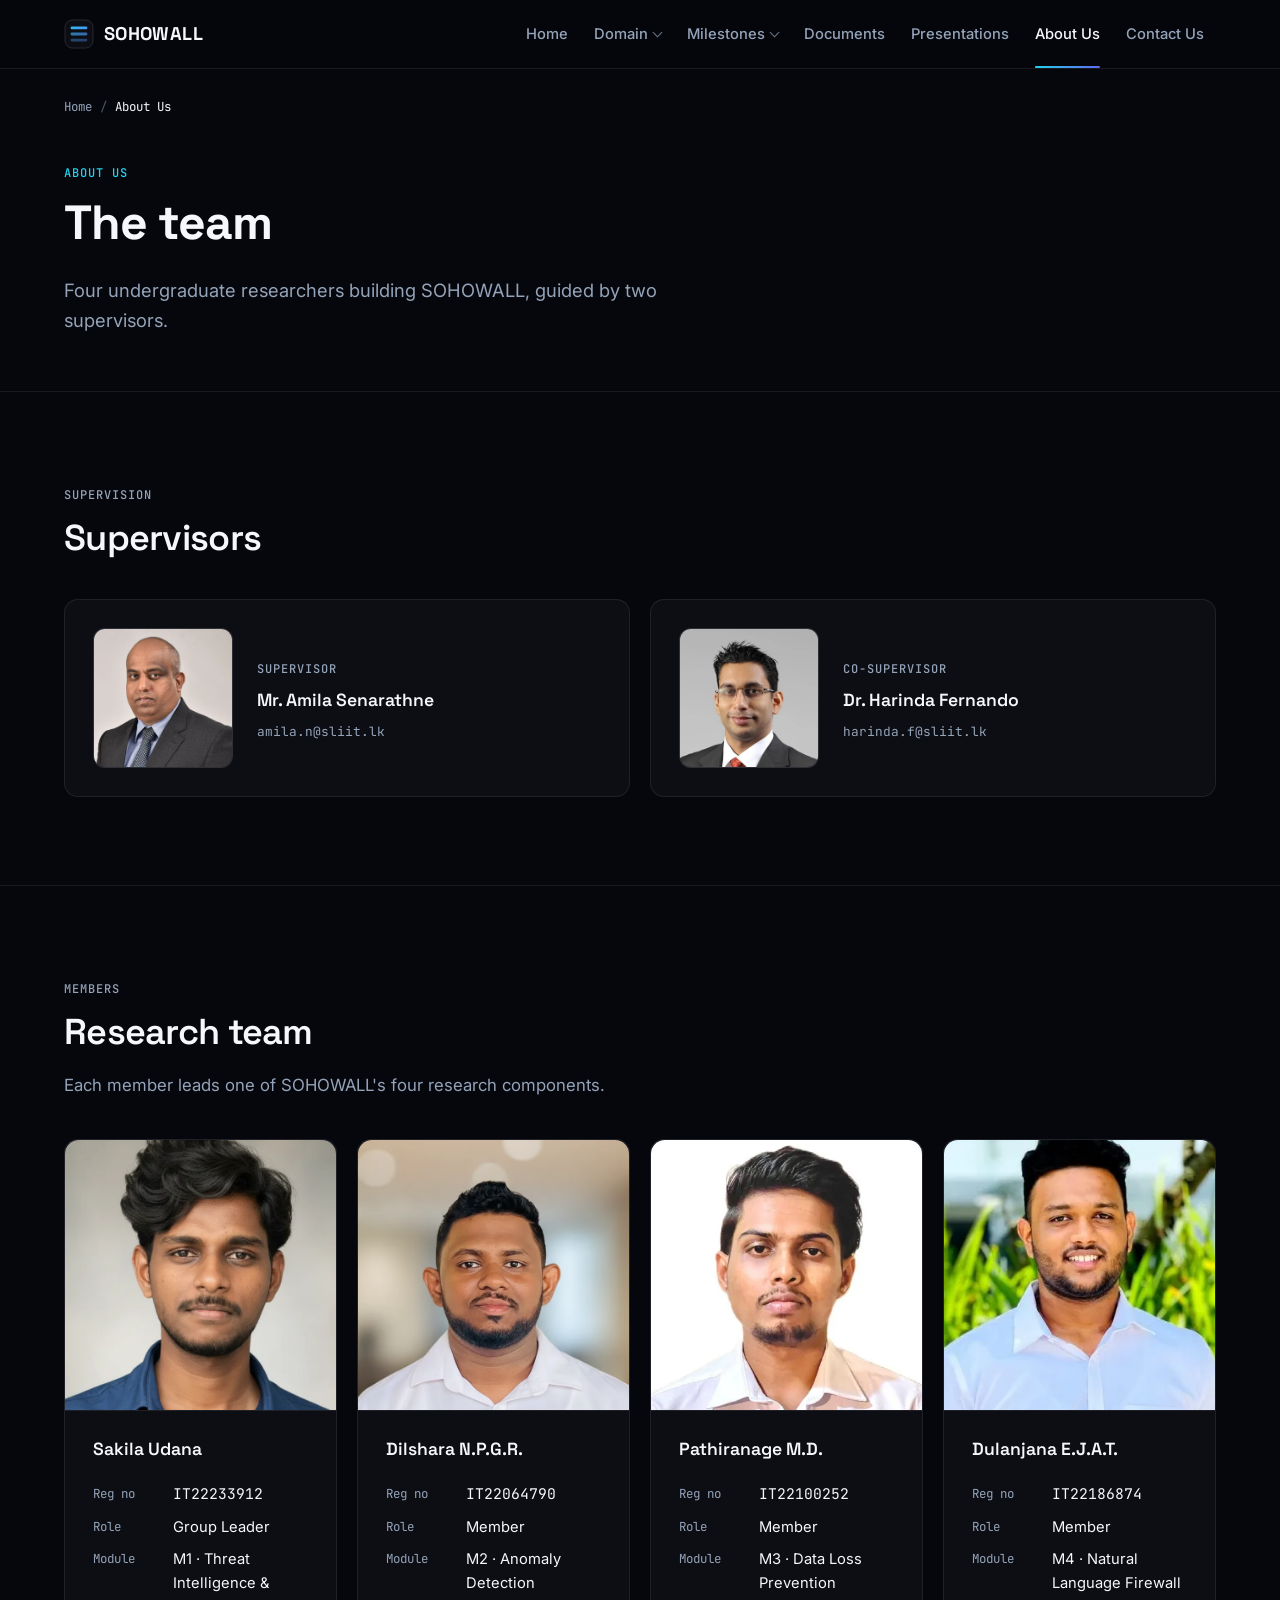
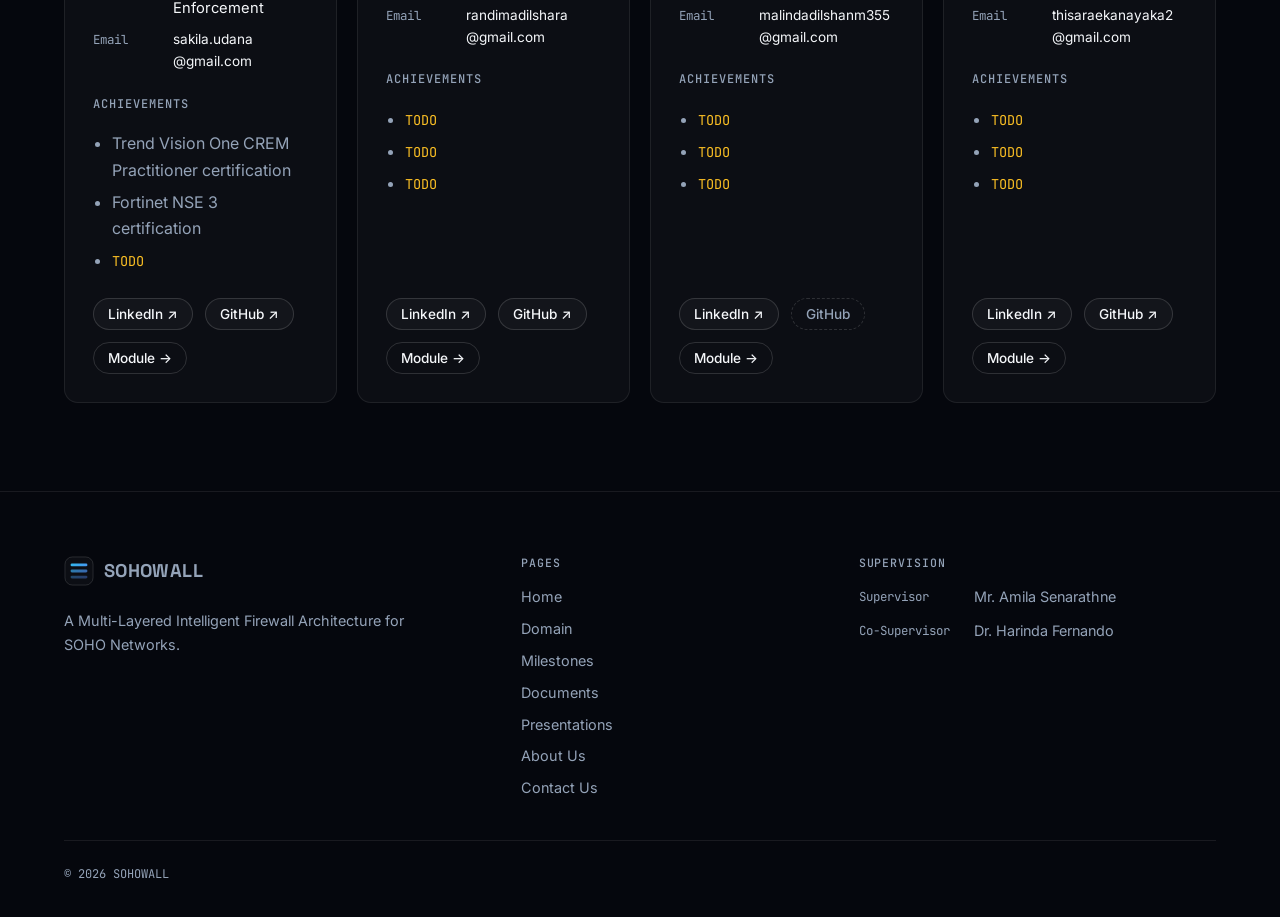
==== commit dc1e1347: "V2" ====
--- a/about.html
+++ b/about.html
@@ -115,6 +115,7 @@
             </ul>
             <div class="link-row" style="margin-top:auto;padding-top:20px">
               <a class="btn btn--sm" href="https://www.linkedin.com/in/sakila-udana-68526235b" target="_blank" rel="noopener">LinkedIn ↗</a>
+              <a class="btn btn--sm" href="https://github.com/RAS-Udana" target="_blank" rel="noopener">GitHub ↗</a>
               <a class="btn btn--sm btn--ghost" href="modules/m1.html">Module →</a>
             </div>
           </article>
@@ -133,6 +134,7 @@
             </ul>
             <div class="link-row" style="margin-top:auto;padding-top:20px">
               <a class="btn btn--sm" href="https://lk.linkedin.com/in/randima-dilshara-2aa12b263" target="_blank" rel="noopener">LinkedIn ↗</a>
+              <a class="btn btn--sm" href="https://github.com/RandimaDilshara" target="_blank" rel="noopener">GitHub ↗</a>
               <a class="btn btn--sm btn--ghost" href="modules/m2.html">Module →</a>
             </div>
           </article>
@@ -151,6 +153,7 @@
             </ul>
             <div class="link-row" style="margin-top:auto;padding-top:20px">
               <a class="btn btn--sm" href="https://www.linkedin.com/in/malinda-pathiranage-a3a7b2350/" target="_blank" rel="noopener">LinkedIn ↗</a>
+              <a class="btn btn--sm" href="#TODO" title="Available soon">GitHub</a>
               <a class="btn btn--sm btn--ghost" href="modules/m3.html">Module →</a>
             </div>
           </article>
@@ -169,6 +172,7 @@
             </ul>
             <div class="link-row" style="margin-top:auto;padding-top:20px">
               <a class="btn btn--sm" href="https://www.linkedin.com/in/tekanayaka" target="_blank" rel="noopener">LinkedIn ↗</a>
+              <a class="btn btn--sm" href="https://github.com/ThisaraEkanayaka" target="_blank" rel="noopener">GitHub ↗</a>
               <a class="btn btn--sm btn--ghost" href="modules/m4.html">Module →</a>
             </div>
           </article>
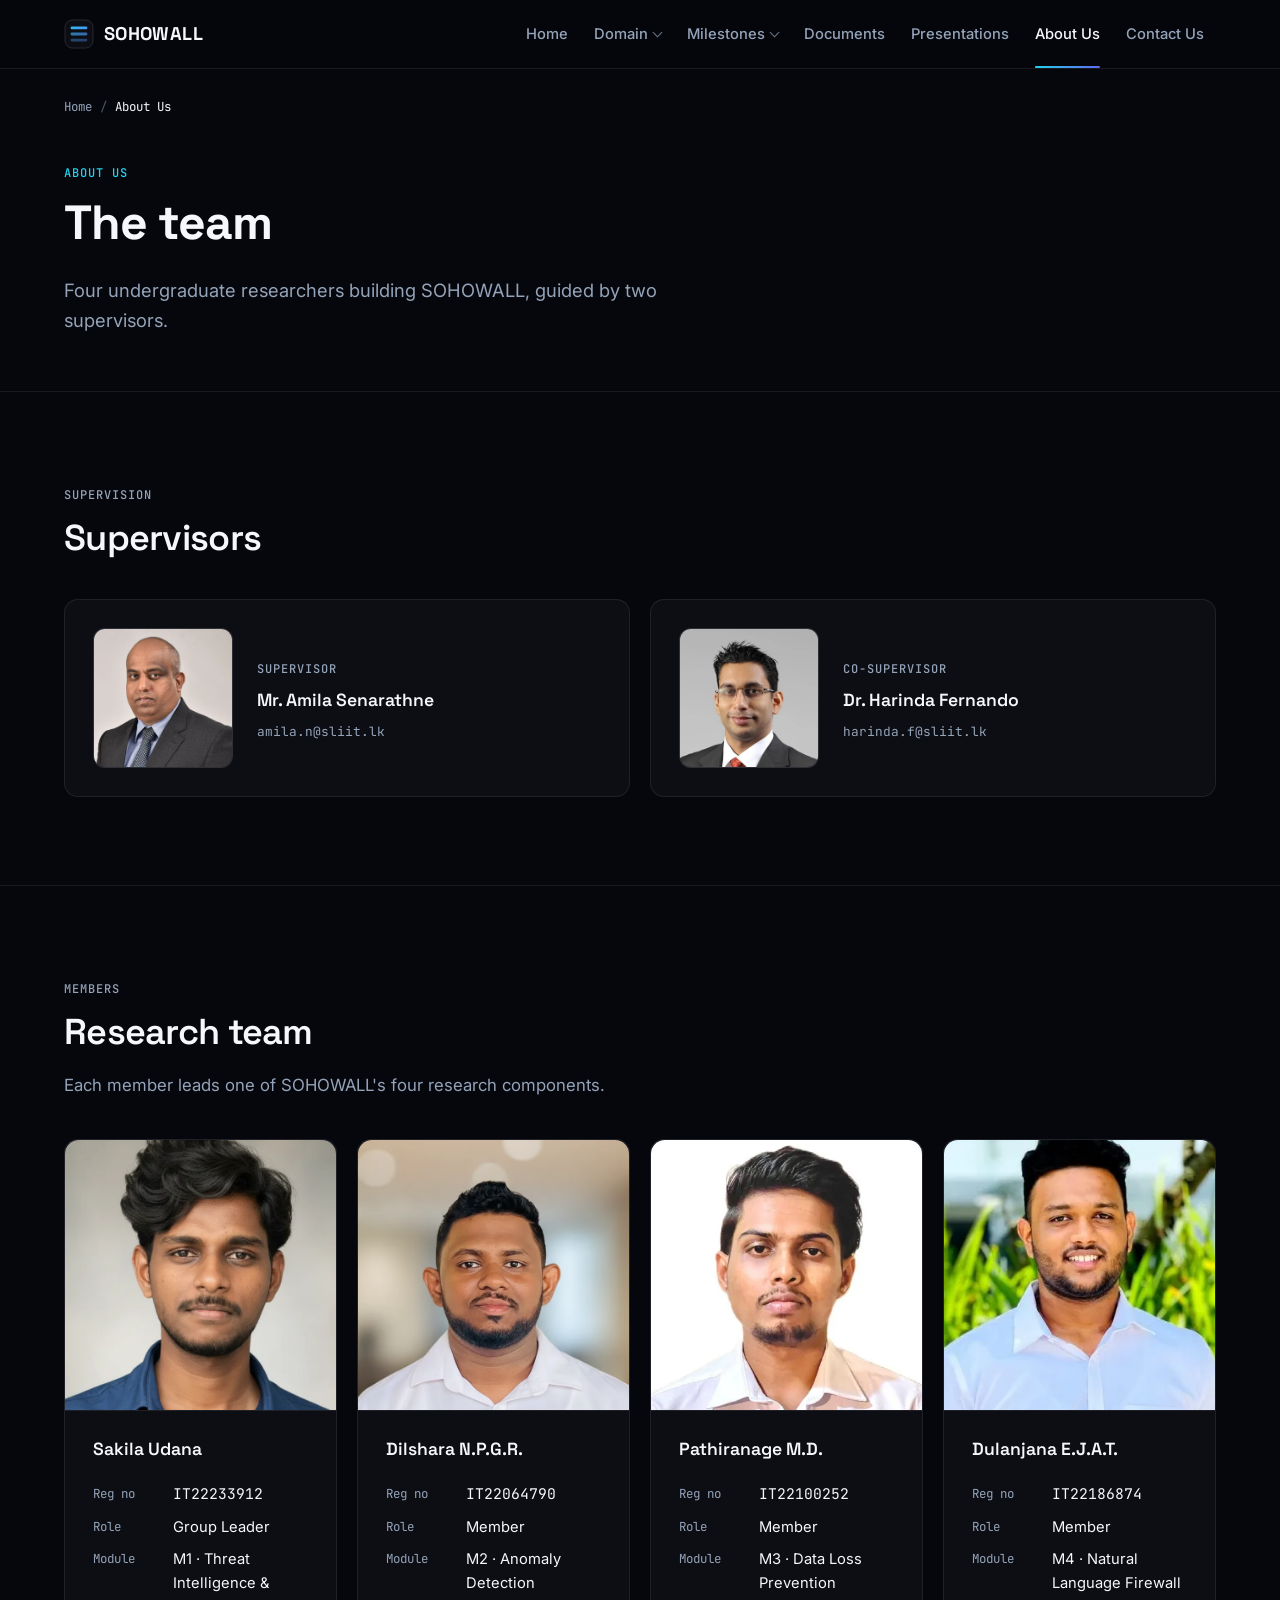
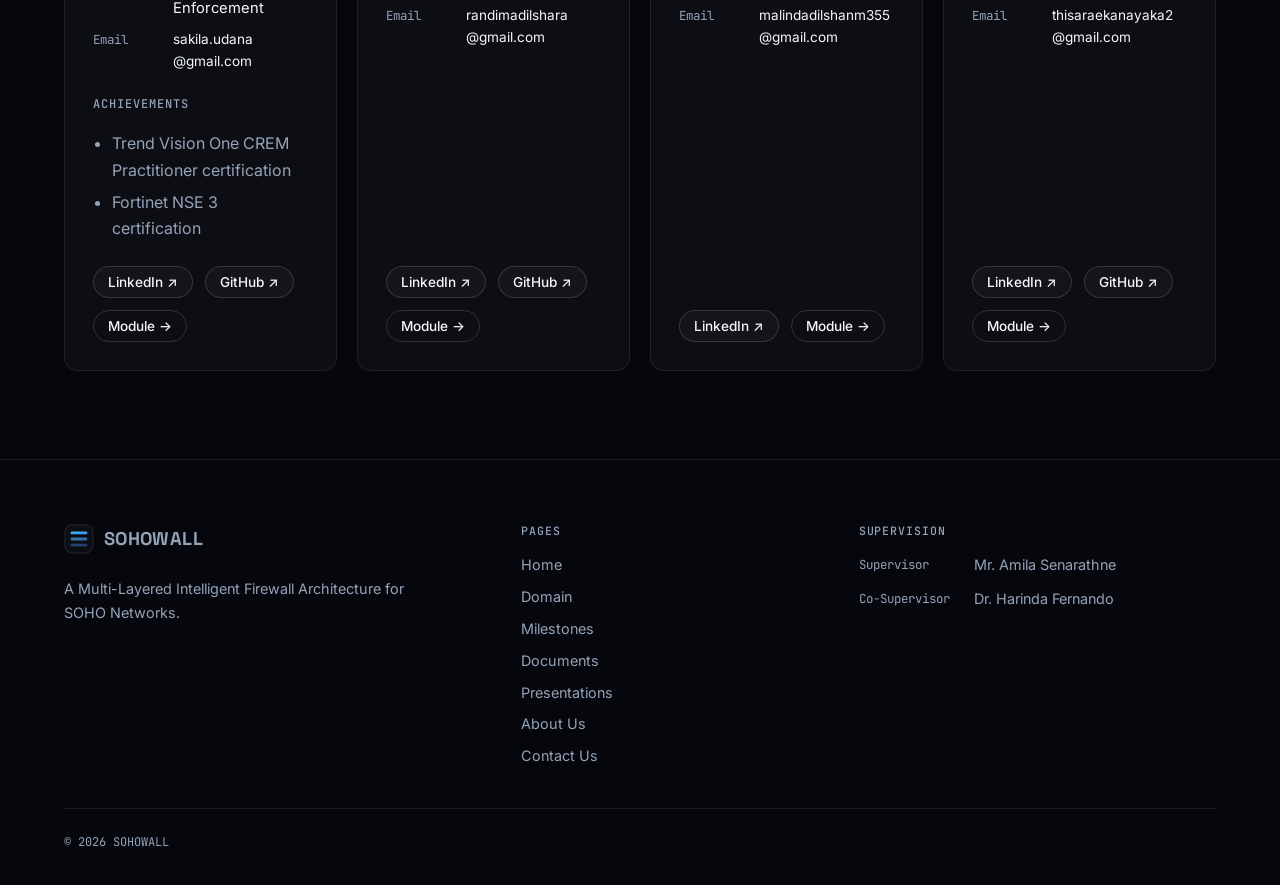
==== commit 7b3f36bd: "V2.1" ====
--- a/about.html
+++ b/about.html
@@ -111,7 +111,7 @@
             </dl>
             <span class="label">Achievements</span>
             <ul class="muted achievements">
-              <li>Trend Vision One CREM Practitioner certification</li><li>Fortinet NSE 3 certification</li><li><span class="todo">TODO</span></li>
+              <li>Trend Vision One CREM Practitioner certification</li><li>Fortinet NSE 3 certification</li>
             </ul>
             <div class="link-row" style="margin-top:auto;padding-top:20px">
               <a class="btn btn--sm" href="https://www.linkedin.com/in/sakila-udana-68526235b" target="_blank" rel="noopener">LinkedIn ↗</a>
@@ -128,10 +128,6 @@
               <dt>Module</dt><dd>M2 · Anomaly Detection</dd>
               <dt>Email</dt><dd class="email"><a href="mailto:randimadilshara@gmail.com">randimadilshara<wbr>@gmail.com</a></dd>
             </dl>
-            <span class="label">Achievements</span>
-            <ul class="muted achievements">
-              <li><span class="todo">TODO</span></li><li><span class="todo">TODO</span></li><li><span class="todo">TODO</span></li>
-            </ul>
             <div class="link-row" style="margin-top:auto;padding-top:20px">
               <a class="btn btn--sm" href="https://lk.linkedin.com/in/randima-dilshara-2aa12b263" target="_blank" rel="noopener">LinkedIn ↗</a>
               <a class="btn btn--sm" href="https://github.com/RandimaDilshara" target="_blank" rel="noopener">GitHub ↗</a>
@@ -147,14 +143,8 @@
               <dt>Module</dt><dd>M3 · Data Loss Prevention</dd>
               <dt>Email</dt><dd class="email"><a href="mailto:malindadilshanm355@gmail.com">malindadilshanm355<wbr>@gmail.com</a></dd>
             </dl>
-            <span class="label">Achievements</span>
-            <ul class="muted achievements">
-              <li><span class="todo">TODO</span></li><li><span class="todo">TODO</span></li><li><span class="todo">TODO</span></li>
-            </ul>
-            <div class="link-row" style="margin-top:auto;padding-top:20px">
-              <a class="btn btn--sm" href="https://www.linkedin.com/in/malinda-pathiranage-a3a7b2350/" target="_blank" rel="noopener">LinkedIn ↗</a>
-              <a class="btn btn--sm" href="#TODO" title="Available soon">GitHub</a>
-              <a class="btn btn--sm btn--ghost" href="modules/m3.html">Module →</a>
+            <div class="link-row" style="margin-top:auto;padding-top:20px">
+              <a class="btn btn--sm" href="https://www.linkedin.com/in/malinda-pathiranage-a3a7b2350/" target="_blank" rel="noopener">LinkedIn ↗</a>              <a class="btn btn--sm btn--ghost" href="modules/m3.html">Module →</a>
             </div>
           </article>
           <article class="card person member">
@@ -166,10 +156,6 @@
               <dt>Module</dt><dd>M4 · Natural Language Firewall</dd>
               <dt>Email</dt><dd class="email"><a href="mailto:thisaraekanayaka2@gmail.com">thisaraekanayaka2<wbr>@gmail.com</a></dd>
             </dl>
-            <span class="label">Achievements</span>
-            <ul class="muted achievements">
-              <li><span class="todo">TODO</span></li><li><span class="todo">TODO</span></li><li><span class="todo">TODO</span></li>
-            </ul>
             <div class="link-row" style="margin-top:auto;padding-top:20px">
               <a class="btn btn--sm" href="https://www.linkedin.com/in/tekanayaka" target="_blank" rel="noopener">LinkedIn ↗</a>
               <a class="btn btn--sm" href="https://github.com/ThisaraEkanayaka" target="_blank" rel="noopener">GitHub ↗</a>
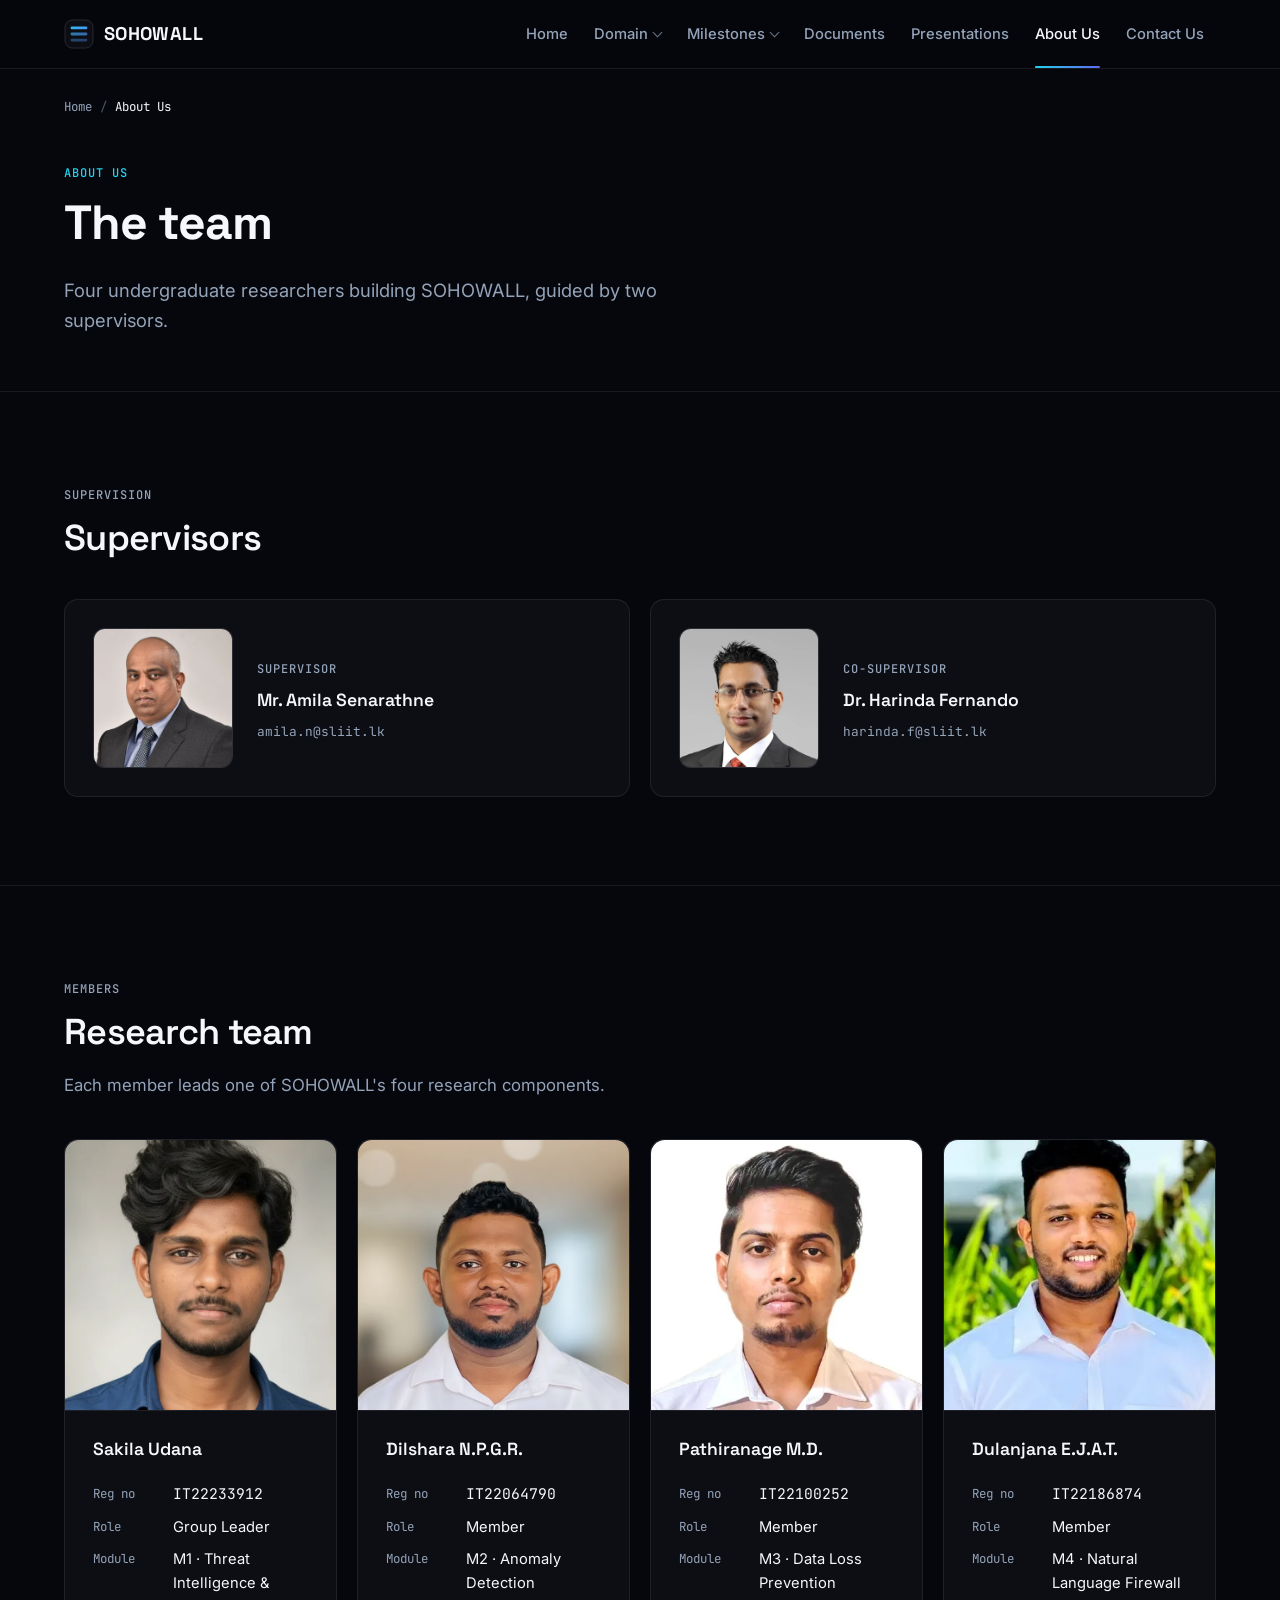
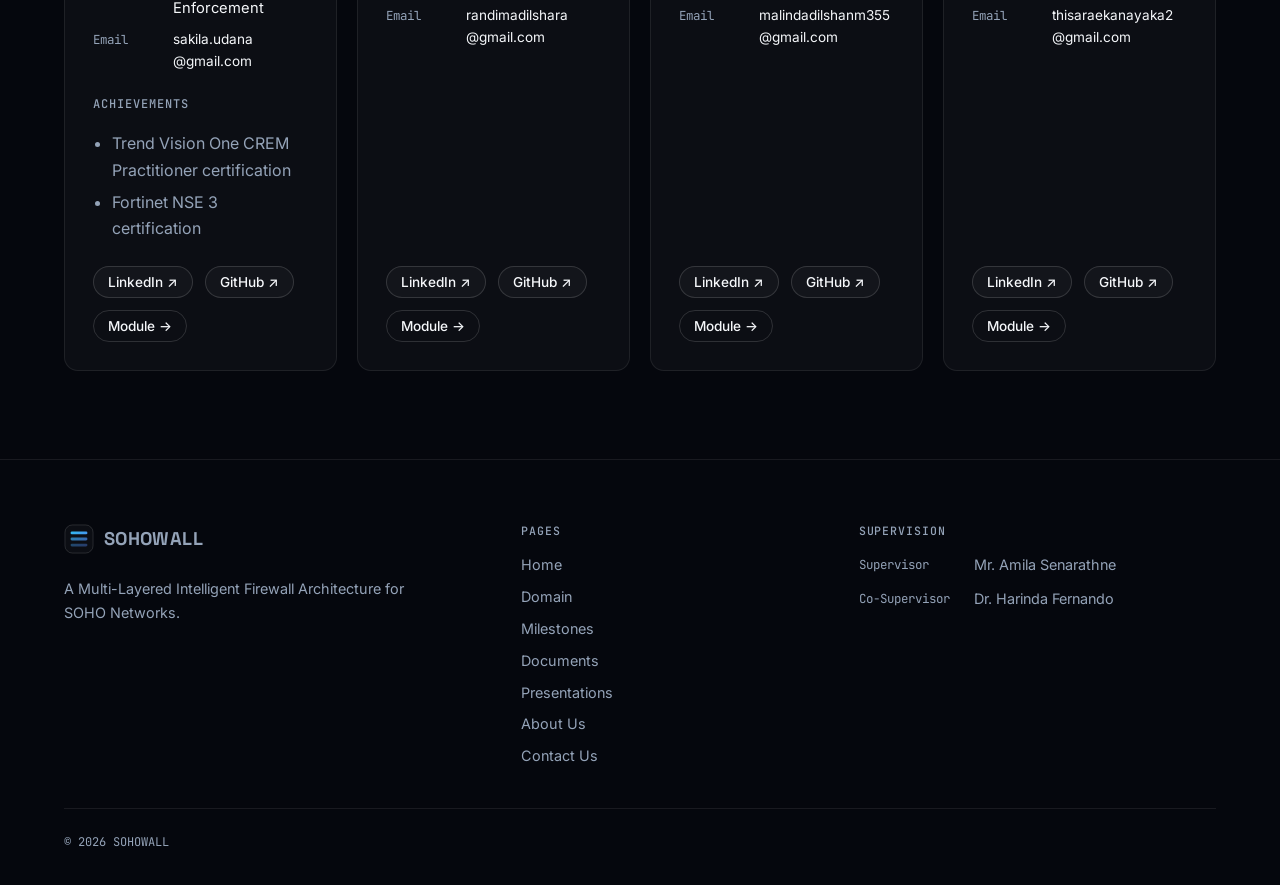
==== commit fe7e135f: "V2.252" ====
--- a/about.html
+++ b/about.html
@@ -144,7 +144,8 @@
               <dt>Email</dt><dd class="email"><a href="mailto:malindadilshanm355@gmail.com">malindadilshanm355<wbr>@gmail.com</a></dd>
             </dl>
             <div class="link-row" style="margin-top:auto;padding-top:20px">
-              <a class="btn btn--sm" href="https://www.linkedin.com/in/malinda-pathiranage-a3a7b2350/" target="_blank" rel="noopener">LinkedIn ↗</a>              <a class="btn btn--sm btn--ghost" href="modules/m3.html">Module →</a>
+              <a class="btn btn--sm" href="https://www.linkedin.com/in/malinda-pathiranage-a3a7b2350/" target="_blank" rel="noopener">LinkedIn ↗</a>
+              <a class="btn btn--sm" href="https://github.com/efdsvfsvs" target="_blank" rel="noopener">GitHub ↗</a>              <a class="btn btn--sm btn--ghost" href="modules/m3.html">Module →</a>
             </div>
           </article>
           <article class="card person member">
--- a/assets/css/style.css
+++ b/assets/css/style.css
@@ -795,23 +795,72 @@
 .doclist__link:hover { color: var(--cyan); }
 .doclist__link { font-family: var(--font-mono); font-size: 0.8rem; overflow-wrap: anywhere; }
 
-/* ---------- Contact: e-mail template ---------- */
-.mail__row {
-  display: flex;
-  flex-wrap: wrap;
-  gap: 8px 16px;
-  padding-bottom: 16px;
-  border-bottom: 1px solid var(--border);
-}
-.mail__key { font-family: var(--font-mono); font-size: 0.78rem; color: var(--muted); padding-top: 2px; min-width: 64px; }
-.mail__body {
-  margin: 0 0 24px;
-  padding: 20px 0 0;
+/* ---------- Contact: message form ---------- */
+.form { display: grid; gap: 20px; }
+.form__row { display: grid; grid-template-columns: repeat(2, minmax(0, 1fr)); gap: 20px; }
+.form__honey { display: none; }
+.field { display: flex; flex-direction: column; gap: 8px; }
+.field__label {
+  font-family: var(--font-mono);
+  font-size: 0.75rem;
+  letter-spacing: 0.08em;
+  text-transform: uppercase;
+  color: var(--muted);
+}
+.field__optional { text-transform: none; letter-spacing: 0; }
+.field input,
+.field textarea {
+  width: 100%;
+  padding: 12px 14px;
+  background: var(--bg-raised);
+  border: 1px solid var(--border-strong);
+  border-radius: var(--radius-sm);
+  color: var(--text);
   font-family: var(--font-body);
   font-size: 0.95rem;
-  line-height: 1.7;
-  color: var(--muted);
-  white-space: pre-wrap;
+  line-height: 1.5;
+  transition: border-color 0.2s ease, box-shadow 0.2s ease;
+}
+.field textarea { min-height: 160px; resize: vertical; }
+.field input:focus,
+.field textarea:focus { outline: none; border-color: var(--cyan); box-shadow: 0 0 0 3px rgba(34, 211, 238, 0.15); }
+.field input:user-invalid,
+.field textarea:user-invalid { border-color: #F87171; }
+button.btn { cursor: pointer; }
+
+/* Success popup: shown when the URL ends in #sent (FormSubmit redirects there) */
+.modal {
+  position: fixed;
+  inset: 0;
+  z-index: 100;
+  display: none;
+  align-items: center;
+  justify-content: center;
+  padding: 16px;
+}
+.modal:target { display: flex; }
+.modal__backdrop {
+  position: absolute;
+  inset: 0;
+  background: rgba(5, 7, 13, 0.8);
+  backdrop-filter: blur(6px);
+  cursor: default;
+}
+.modal__panel {
+  width: 100%;
+  max-width: 440px;
+  padding: 36px 32px;
+  background: var(--bg-raised);
+  border-color: var(--border-strong);
+  text-align: center;
+  animation: modal-in 0.25s ease;
+}
+.modal__panel h2 { font-size: 1.6rem; margin-bottom: 12px; }
+.modal__panel p { margin-bottom: 24px; }
+.modal__icon { width: 48px; height: 48px; margin: 0 auto 16px; display: block; stroke: var(--cyan); }
+@keyframes modal-in {
+  from { opacity: 0; transform: translateY(8px) scale(0.98); }
+  to { opacity: 1; transform: none; }
 }
 
 /* ---------- Module pages ---------- */
@@ -1211,6 +1260,7 @@
   .flow { grid-template-columns: minmax(0, 1fr); }
   .flow__edge::after { width: 1px; height: 24px; }
   .doclist li { flex-direction: column; align-items: flex-start; }
+  .form__row { grid-template-columns: minmax(0, 1fr); }
   .pager { flex-direction: column; }
   .pager .card--next { text-align: left; }
   .site-footer__grid { grid-template-columns: 1fr; }
